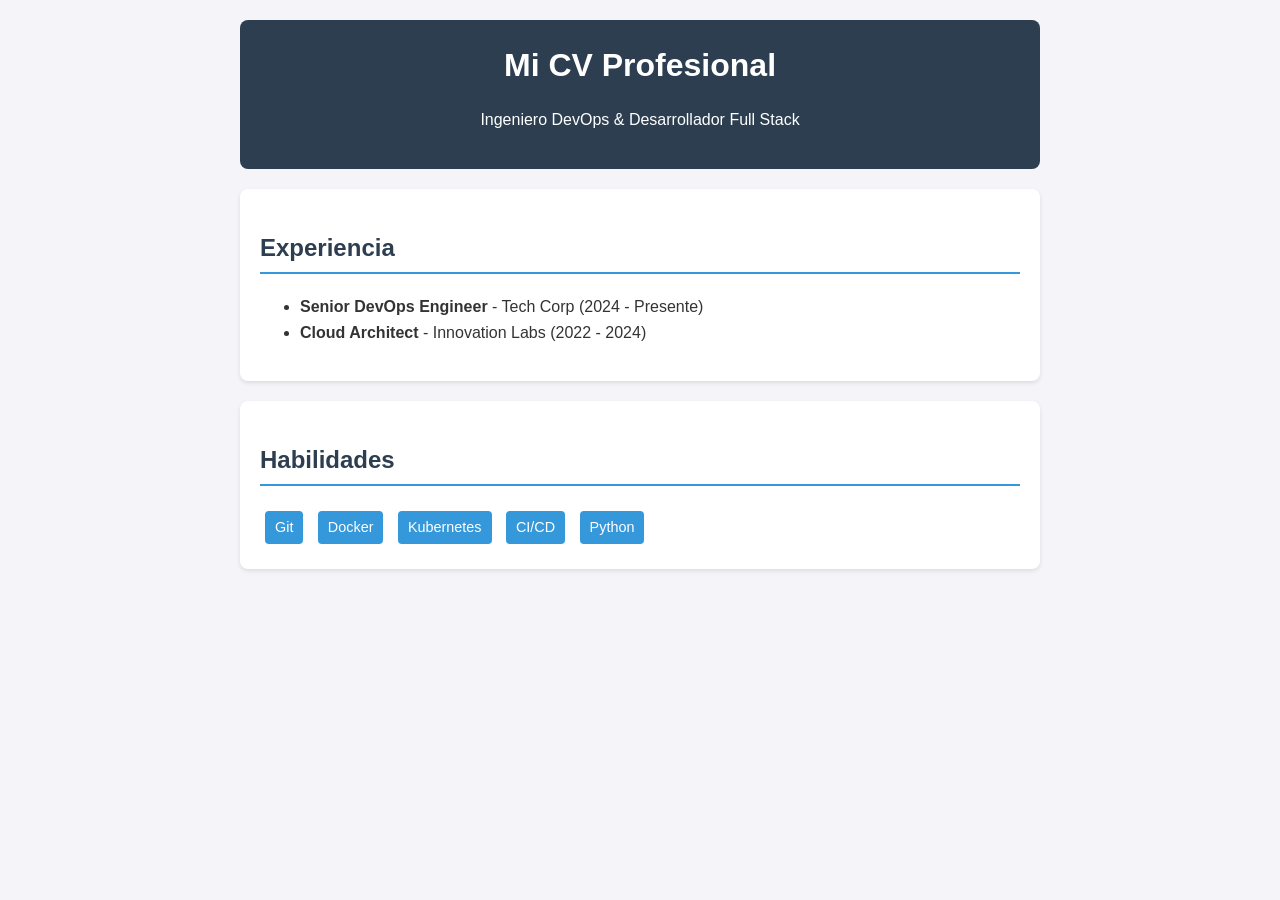
==== index.html @ 5af9e69f "Initial commit" ====
<!DOCTYPE html>
<html lang="es">
<head>
    <meta charset="UTF-8">
    <meta name="viewport" content="width=device-width, initial-scale=1.0">
    <title>CV Web - Profesional</title>
    <link rel="stylesheet" href="style.css">
</head>
<body>
    <header>
        <h1>Mi CV Profesional</h1>
        <p>Ingeniero DevOps & Desarrollador Full Stack</p>
    </header>
    <section>
        <h2>Experiencia</h2>
        <ul>
            <li><strong>Senior DevOps Engineer</strong> - Tech Corp (2024 - Presente)</li>
            <li><strong>Cloud Architect</strong> - Innovation Labs (2022 - 2024)</li>
        </ul>
    </section>
    <section>
        <h2>Habilidades</h2>
        <div class="skills">
            <span>Git</span>
            <span>Docker</span>
            <span>Kubernetes</span>
            <span>CI/CD</span>
            <span>Python</span>
        </div>
    </section>
</body>
</html>
---- style.css ----
body {
    font-family: 'Segoe UI', Tahoma, Geneva, Verdana, sans-serif;
    line-height: 1.6;
    color: #333;
    max-width: 800px;
    margin: 0 auto;
    padding: 20px;
    background-color: #f4f4f9;
}

header {
    background: #2c3e50;
    color: #fff;
    padding: 20px;
    text-align: center;
    border-radius: 8px;
    margin-bottom: 20px;
}

h1 { margin: 0; }

section {
    background: #fff;
    padding: 20px;
    border-radius: 8px;
    box-shadow: 0 2px 4px rgba(0,0,0,0.1);
    margin-bottom: 20px;
}

h2 {
    color: #2c3e50;
    border-bottom: 2px solid #3498db;
    padding-bottom: 5px;
}

.skills span {
    display: inline-block;
    background: #3498db;
    color: #fff;
    padding: 5px 10px;
    border-radius: 4px;
    margin: 5px;
    font-size: 0.9rem;
}
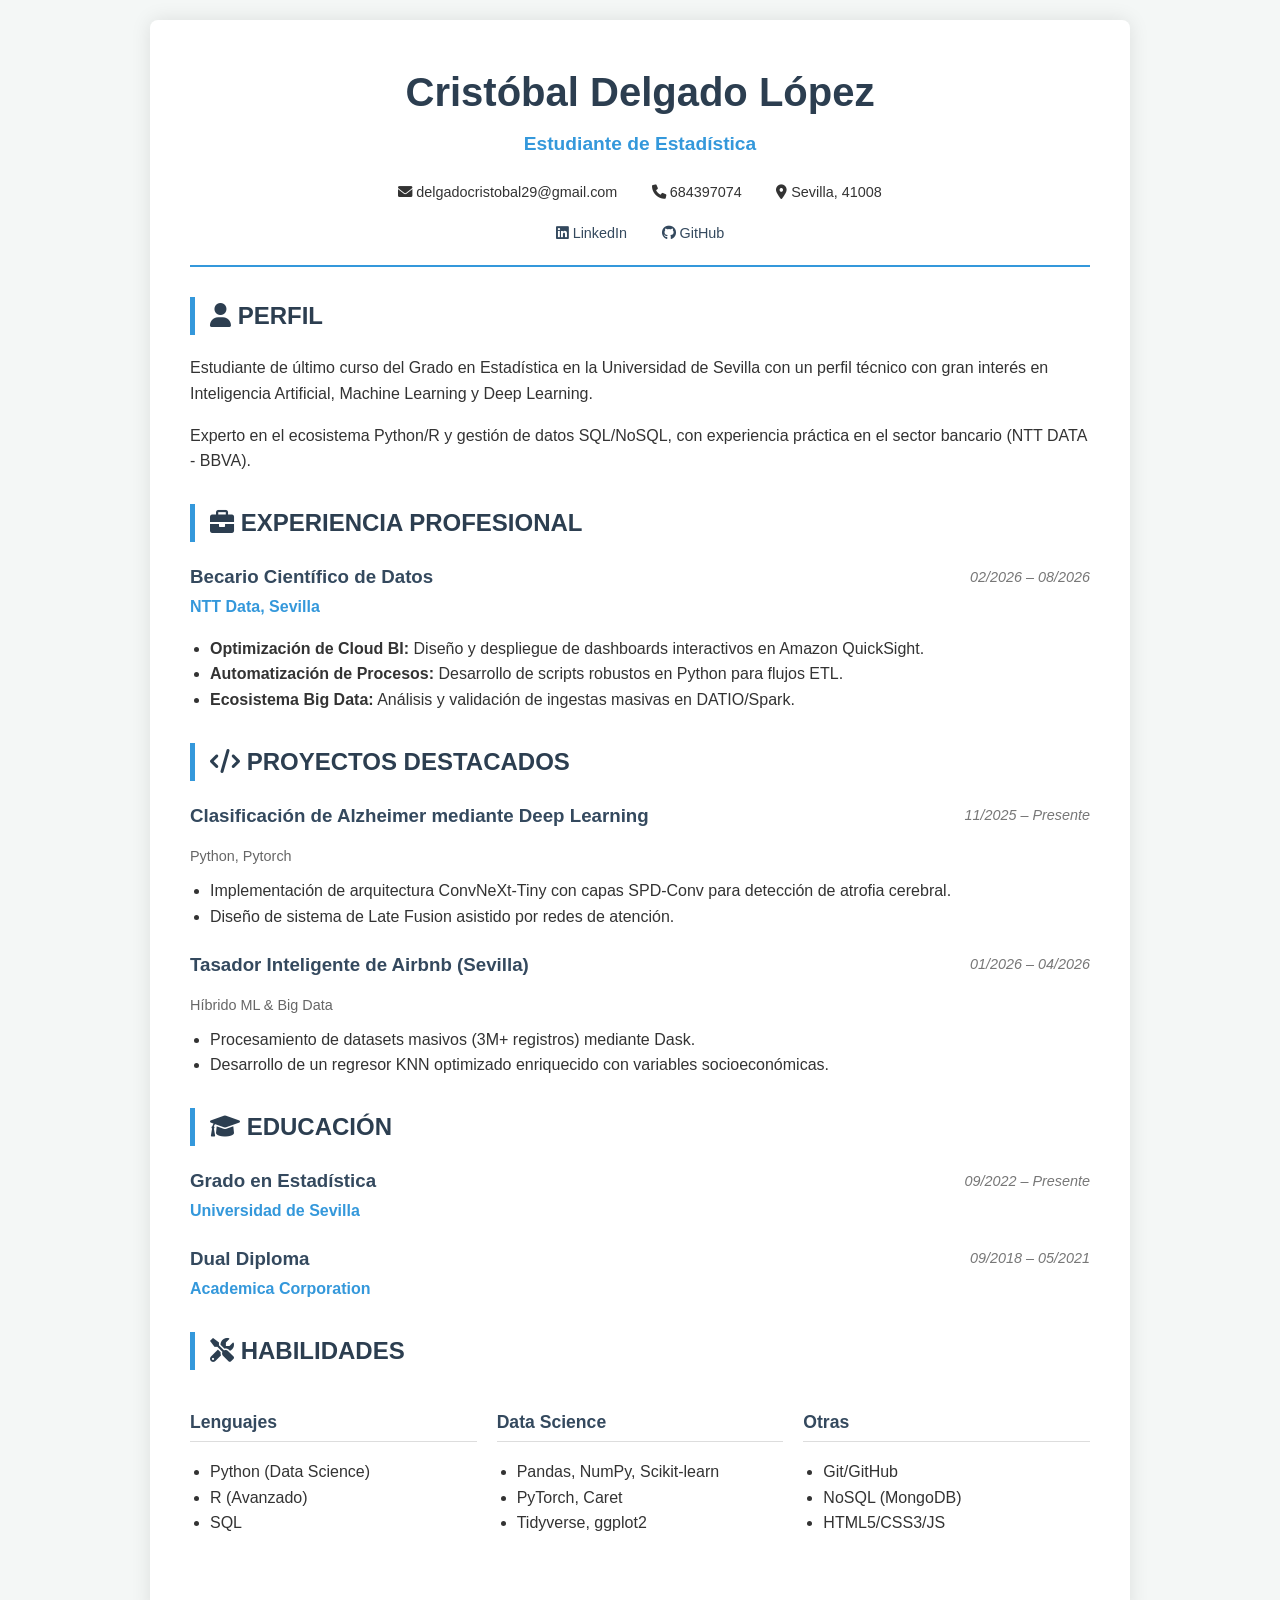
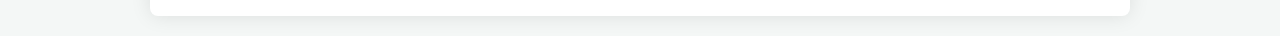
==== commit 64b923f5: "Mover CV a la raíz para compatibilidad con GitHub Pages" ====
--- a/index.html
+++ b/index.html
@@ -3,30 +3,121 @@
 <head>
     <meta charset="UTF-8">
     <meta name="viewport" content="width=device-width, initial-scale=1.0">
-    <title>CV Web - Profesional</title>
+    <title>Cristóbal Delgado López - CV</title>
     <link rel="stylesheet" href="style.css">
+    <link rel="stylesheet" href="https://cdnjs.cloudflare.com/ajax/libs/font-awesome/6.0.0/css/all.min.css">
 </head>
 <body>
-    <header>
-        <h1>Mi CV Profesional</h1>
-        <p>Ingeniero DevOps & Desarrollador Full Stack</p>
-    </header>
-    <section>
-        <h2>Experiencia</h2>
-        <ul>
-            <li><strong>Senior DevOps Engineer</strong> - Tech Corp (2024 - Presente)</li>
-            <li><strong>Cloud Architect</strong> - Innovation Labs (2022 - 2024)</li>
-        </ul>
-    </section>
-    <section>
-        <h2>Habilidades</h2>
-        <div class="skills">
-            <span>Git</span>
-            <span>Docker</span>
-            <span>Kubernetes</span>
-            <span>CI/CD</span>
-            <span>Python</span>
-        </div>
-    </section>
+    <div class="container">
+        <header>
+            <h1>Cristóbal Delgado López</h1>
+            <p class="subtitle">Estudiante de Estadística</p>
+            <div class="contact-info">
+                <span><i class="fas fa-envelope"></i> delgadocristobal29@gmail.com</span>
+                <span><i class="fas fa-phone"></i> 684397074</span>
+                <span><i class="fas fa-map-marker-alt"></i> Sevilla, 41008</span>
+            </div>
+            <div class="social-links">
+                <a href="https://linkedin.com/in/cristobal-delgado-lopez" target="_blank"><i class="fab fa-linkedin"></i> LinkedIn</a>
+                <a href="https://github.com/DelgadoCristobal" target="_blank"><i class="fab fa-github"></i> GitHub</a>
+            </div>
+        </header>
+
+        <section id="perfil">
+            <h2><i class="fas fa-user"></i> Perfil</h2>
+            <p>Estudiante de último curso del Grado en Estadística en la Universidad de Sevilla con un perfil técnico con gran interés en Inteligencia Artificial, Machine Learning y Deep Learning.</p>
+            <p>Experto en el ecosistema Python/R y gestión de datos SQL/NoSQL, con experiencia práctica en el sector bancario (NTT DATA - BBVA).</p>
+        </section>
+
+        <section id="experiencia">
+            <h2><i class="fas fa-briefcase"></i> Experiencia Profesional</h2>
+            <div class="item">
+                <div class="item-header">
+                    <h3>Becario Científico de Datos</h3>
+                    <span class="date">02/2026 – 08/2026</span>
+                </div>
+                <p class="company">NTT Data, Sevilla</p>
+                <ul>
+                    <li><strong>Optimización de Cloud BI:</strong> Diseño y despliegue de dashboards interactivos en Amazon QuickSight.</li>
+                    <li><strong>Automatización de Procesos:</strong> Desarrollo de scripts robustos en Python para flujos ETL.</li>
+                    <li><strong>Ecosistema Big Data:</strong> Análisis y validación de ingestas masivas en DATIO/Spark.</li>
+                </ul>
+            </div>
+        </section>
+
+        <section id="proyectos">
+            <h2><i class="fas fa-code"></i> Proyectos Destacados</h2>
+            <div class="item">
+                <div class="item-header">
+                    <h3>Clasificación de Alzheimer mediante Deep Learning</h3>
+                    <span class="date">11/2025 – Presente</span>
+                </div>
+                <p class="tech-stack">Python, Pytorch</p>
+                <ul>
+                    <li>Implementación de arquitectura ConvNeXt-Tiny con capas SPD-Conv para detección de atrofia cerebral.</li>
+                    <li>Diseño de sistema de Late Fusion asistido por redes de atención.</li>
+                </ul>
+            </div>
+            <div class="item">
+                <div class="item-header">
+                    <h3>Tasador Inteligente de Airbnb (Sevilla)</h3>
+                    <span class="date">01/2026 – 04/2026</span>
+                </div>
+                <p class="tech-stack">Híbrido ML & Big Data</p>
+                <ul>
+                    <li>Procesamiento de datasets masivos (3M+ registros) mediante Dask.</li>
+                    <li>Desarrollo de un regresor KNN optimizado enriquecido con variables socioeconómicas.</li>
+                </ul>
+            </div>
+        </section>
+
+        <section id="educacion">
+            <h2><i class="fas fa-graduation-cap"></i> Educación</h2>
+            <div class="item">
+                <div class="item-header">
+                    <h3>Grado en Estadística</h3>
+                    <span class="date">09/2022 – Presente</span>
+                </div>
+                <p class="institution">Universidad de Sevilla</p>
+            </div>
+            <div class="item">
+                <div class="item-header">
+                    <h3>Dual Diploma</h3>
+                    <span class="date">09/2018 – 05/2021</span>
+                </div>
+                <p class="institution">Academica Corporation</p>
+            </div>
+        </section>
+
+        <section id="habilidades">
+            <h2><i class="fas fa-tools"></i> Habilidades</h2>
+            <div class="skills-grid">
+                <div class="skill-category">
+                    <h3>Lenguajes</h3>
+                    <ul>
+                        <li>Python (Data Science)</li>
+                        <li>R (Avanzado)</li>
+                        <li>SQL</li>
+                    </ul>
+                </div>
+                <div class="skill-category">
+                    <h3>Data Science</h3>
+                    <ul>
+                        <li>Pandas, NumPy, Scikit-learn</li>
+                        <li>PyTorch, Caret</li>
+                        <li>Tidyverse, ggplot2</li>
+                    </ul>
+                </div>
+                <div class="skill-category">
+                    <h3>Otras</h3>
+                    <ul>
+                        <li>Git/GitHub</li>
+                        <li>NoSQL (MongoDB)</li>
+                        <li>HTML5/CSS3/JS</li>
+                    </ul>
+                </div>
+            </div>
+        </section>
+    </div>
 </body>
 </html>
--- a/style.css
+++ b/style.css
@@ -1,44 +1,142 @@
+:root {
+    --primary-color: #2c3e50;
+    --secondary-color: #34495e;
+    --accent-color: #3498db;
+    --text-color: #333;
+    --bg-color: #f4f7f6;
+    --white: #ffffff;
+}
+
 body {
     font-family: 'Segoe UI', Tahoma, Geneva, Verdana, sans-serif;
     line-height: 1.6;
-    color: #333;
-    max-width: 800px;
+    color: var(--text-color);
+    background-color: var(--bg-color);
+    margin: 0;
+    padding: 20px;
+}
+
+.container {
+    max-width: 900px;
     margin: 0 auto;
-    padding: 20px;
-    background-color: #f4f4f9;
+    background: var(--white);
+    padding: 40px;
+    box-shadow: 0 0 20px rgba(0,0,0,0.1);
+    border-radius: 8px;
 }
 
 header {
-    background: #2c3e50;
-    color: #fff;
-    padding: 20px;
     text-align: center;
-    border-radius: 8px;
+    border-bottom: 2px solid var(--accent-color);
+    padding-bottom: 20px;
+    margin-bottom: 30px;
+}
+
+header h1 {
+    margin: 0;
+    color: var(--primary-color);
+    font-size: 2.5em;
+}
+
+.subtitle {
+    font-size: 1.2em;
+    color: var(--accent-color);
+    font-weight: bold;
+    margin-top: 5px;
+}
+
+.contact-info, .social-links {
+    margin-top: 15px;
+}
+
+.contact-info span, .social-links a {
+    margin: 0 15px;
+    font-size: 0.9em;
+}
+
+.social-links a {
+    color: var(--secondary-color);
+    text-decoration: none;
+    transition: color 0.3s;
+}
+
+.social-links a:hover {
+    color: var(--accent-color);
+}
+
+section {
+    margin-bottom: 30px;
+}
+
+h2 {
+    color: var(--primary-color);
+    border-left: 5px solid var(--accent-color);
+    padding-left: 15px;
+    margin-bottom: 20px;
+    font-size: 1.5em;
+    text-transform: uppercase;
+}
+
+.item {
     margin-bottom: 20px;
 }
 
-h1 { margin: 0; }
-
-section {
-    background: #fff;
-    padding: 20px;
-    border-radius: 8px;
-    box-shadow: 0 2px 4px rgba(0,0,0,0.1);
-    margin-bottom: 20px;
+.item-header {
+    display: flex;
+    justify-content: space-between;
+    align-items: center;
 }
 
-h2 {
-    color: #2c3e50;
-    border-bottom: 2px solid #3498db;
+.item-header h3 {
+    margin: 0;
+    color: var(--secondary-color);
+}
+
+.date {
+    font-style: italic;
+    color: #777;
+    font-size: 0.9em;
+}
+
+.company, .institution {
+    font-weight: bold;
+    color: var(--accent-color);
+    margin-top: 2px;
+}
+
+.tech-stack {
+    font-size: 0.9em;
+    color: #666;
+    margin-bottom: 10px;
+}
+
+ul {
+    margin: 10px 0;
+    padding-left: 20px;
+}
+
+.skills-grid {
+    display: grid;
+    grid-template-columns: repeat(auto-fit, minmax(200px, 1fr));
+    gap: 20px;
+}
+
+.skill-category h3 {
+    font-size: 1.1em;
+    color: var(--secondary-color);
+    border-bottom: 1px solid #ddd;
     padding-bottom: 5px;
 }
 
-.skills span {
-    display: inline-block;
-    background: #3498db;
-    color: #fff;
-    padding: 5px 10px;
-    border-radius: 4px;
-    margin: 5px;
-    font-size: 0.9rem;
+@media (max-width: 600px) {
+    .container {
+        padding: 20px;
+    }
+    .item-header {
+        flex-direction: column;
+        align-items: flex-start;
+    }
+    .date {
+        margin-top: 5px;
+    }
 }
